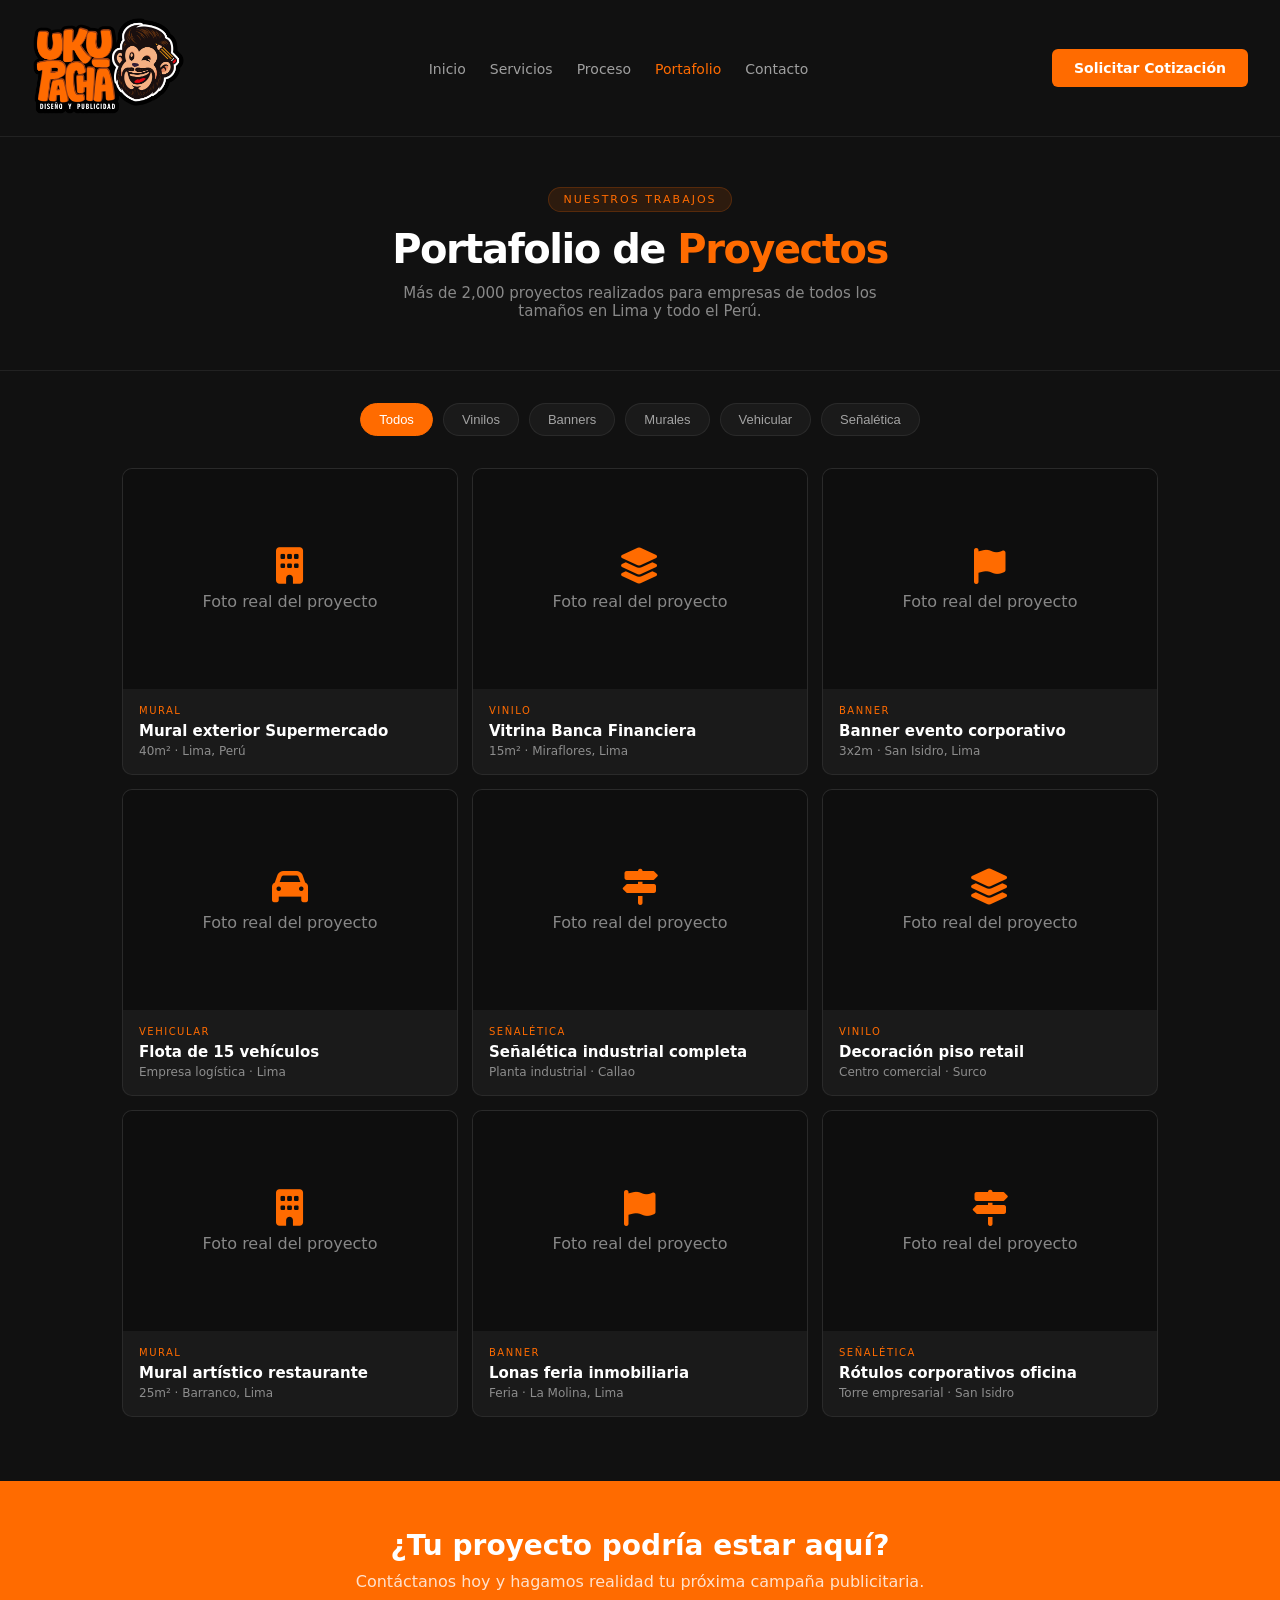
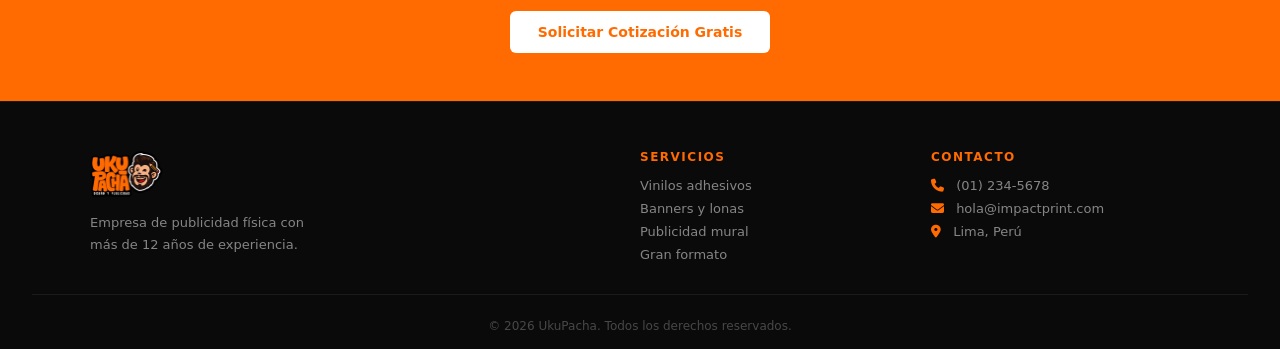
==== portafolio.html @ ebe1e58e "primer commit - frontend Uku Pacha" ====
<!DOCTYPE html>
<html lang="es">
<head>
  <meta charset="UTF-8" />
  <meta name="viewport" content="width=device-width, initial-scale=1.0"/>
  <title>Portafolio |UkuPacha</title>
  <link rel="stylesheet" href="style.css" />
  <link rel="stylesheet" href="https://cdnjs.cloudflare.com/ajax/libs/font-awesome/6.5.0/css/all.min.css"/>
  <style>
    .port-hero{padding:50px 2rem;text-align:center;border-bottom:1px solid var(--borde)}.port-hero h1{font-size:40px;font-weight:900;letter-spacing:-1.5px;margin-bottom:12px}.port-hero h1 span{color:var(--naranja)}.port-hero p{font-size:15px;color:var(--texto);max-width:500px;margin:0 auto}
    .filtros{display:flex;gap:10px;justify-content:center;padding:2rem;flex-wrap:wrap}.filtro-btn{background:var(--oscuro2);border:1px solid var(--borde);color:rgba(255,255,255,0.6);padding:8px 18px;border-radius:20px;font-size:13px;cursor:pointer;transition:all 0.2s}.filtro-btn:hover,.filtro-btn.active{background:var(--naranja);border-color:var(--naranja);color:#fff}
    .portafolio-grid{display:grid;grid-template-columns:repeat(3,1fr);gap:14px;max-width:1100px;margin:0 auto;padding:0 2rem 4rem}
    .port-item{background:var(--oscuro2);border-radius:10px;overflow:hidden;border:1px solid var(--borde);transition:transform 0.2s}.port-item:hover{transform:translateY(-4px)}
    .port-img{height:220px;display:flex;align-items:center;justify-content:center;background:var(--oscuro3);position:relative;overflow:hidden}.port-img img{width:100%;height:100%;object-fit:cover}.port-img-placeholder{text-align:center;color:var(--texto)}.port-img-placeholder i{font-size:36px;color:var(--naranja);margin-bottom:8px;display:block}
    .port-info{padding:16px}.port-tag{font-size:10px;letter-spacing:1.5px;text-transform:uppercase;color:var(--naranja);margin-bottom:6px}.port-info h3{font-size:15px;font-weight:700;margin-bottom:4px}.port-info p{font-size:12px;color:var(--texto)}
    .port-cta{background:var(--naranja);padding:3rem 2rem;text-align:center}.port-cta h2{font-size:28px;font-weight:900;color:#fff;margin-bottom:10px}.port-cta p{color:rgba(255,255,255,0.8);margin-bottom:20px}.btn-white{background:#fff;color:var(--naranja);padding:13px 28px;border-radius:6px;font-size:14px;font-weight:700;text-decoration:none;display:inline-block}
  </style>
</head>
<body>

  <!-- NAV -->
  <nav class="navbar">
    <a href="index.html"><img src="img/logo.png" alt="Uku Pacha Diseño y Publicidad" style="height:100px;width:auto;object-fit:contain"/></a>
    <ul class="nav-links">
      <li><a href="index.html">Inicio</a></li>
      <li><a href="index.html#servicios">Servicios</a></li>
      <li><a href="index.html#proceso">Proceso</a></li>
      <li><a href="portafolio.html" style="color:var(--naranja)">Portafolio</a></li>
      <li><a href="index.html#contacto">Contacto</a></li>
    </ul>
    <a href="index.html#contacto" class="btn-primary">Solicitar Cotización</a>
  </nav>

  <!-- HERO -->
  <section class="port-hero">
    <div class="badge">Nuestros trabajos</div>
    <h1>Portafolio de <span>Proyectos</span></h1>
    <p>Más de 2,000 proyectos realizados para empresas de todos los tamaños en Lima y todo el Perú.</p>
  </section>

  <!-- FILTROS -->
  <div class="filtros">
    <button class="filtro-btn active" data-filtro="todos">Todos</button>
    <button class="filtro-btn" data-filtro="vinilos">Vinilos</button>
    <button class="filtro-btn" data-filtro="banners">Banners</button>
    <button class="filtro-btn" data-filtro="mural">Murales</button>
    <button class="filtro-btn" data-filtro="vehicular">Vehicular</button>
    <button class="filtro-btn" data-filtro="senaletica">Señalética</button>
  </div>

  <!-- GRID PORTAFOLIO -->
  <div class="portafolio-grid">
    <div class="port-item" data-categoria="mural">
      <div class="port-img"><div class="port-img-placeholder"><i class="fa-solid fa-building"></i><p>Foto real del proyecto</p></div></div>
      <div class="port-info"><div class="port-tag">Mural</div><h3>Mural exterior Supermercado</h3><p>40m² · Lima, Perú</p></div>
    </div>
    <div class="port-item" data-categoria="vinilos">
      <div class="port-img"><div class="port-img-placeholder"><i class="fa-solid fa-layer-group"></i><p>Foto real del proyecto</p></div></div>
      <div class="port-info"><div class="port-tag">Vinilo</div><h3>Vitrina Banca Financiera</h3><p>15m² · Miraflores, Lima</p></div>
    </div>
    <div class="port-item" data-categoria="banners">
      <div class="port-img"><div class="port-img-placeholder"><i class="fa-solid fa-flag"></i><p>Foto real del proyecto</p></div></div>
      <div class="port-info"><div class="port-tag">Banner</div><h3>Banner evento corporativo</h3><p>3x2m · San Isidro, Lima</p></div>
    </div>
    <div class="port-item" data-categoria="vehicular">
      <div class="port-img"><div class="port-img-placeholder"><i class="fa-solid fa-car"></i><p>Foto real del proyecto</p></div></div>
      <div class="port-info"><div class="port-tag">Vehicular</div><h3>Flota de 15 vehículos</h3><p>Empresa logística · Lima</p></div>
    </div>
    <div class="port-item" data-categoria="senaletica">
      <div class="port-img"><div class="port-img-placeholder"><i class="fa-solid fa-signs-post"></i><p>Foto real del proyecto</p></div></div>
      <div class="port-info"><div class="port-tag">Señalética</div><h3>Señalética industrial completa</h3><p>Planta industrial · Callao</p></div>
    </div>
    <div class="port-item" data-categoria="vinilos">
      <div class="port-img"><div class="port-img-placeholder"><i class="fa-solid fa-layer-group"></i><p>Foto real del proyecto</p></div></div>
      <div class="port-info"><div class="port-tag">Vinilo</div><h3>Decoración piso retail</h3><p>Centro comercial · Surco</p></div>
    </div>
    <div class="port-item" data-categoria="mural">
      <div class="port-img"><div class="port-img-placeholder"><i class="fa-solid fa-building"></i><p>Foto real del proyecto</p></div></div>
      <div class="port-info"><div class="port-tag">Mural</div><h3>Mural artístico restaurante</h3><p>25m² · Barranco, Lima</p></div>
    </div>
    <div class="port-item" data-categoria="banners">
      <div class="port-img"><div class="port-img-placeholder"><i class="fa-solid fa-flag"></i><p>Foto real del proyecto</p></div></div>
      <div class="port-info"><div class="port-tag">Banner</div><h3>Lonas feria inmobiliaria</h3><p>Feria · La Molina, Lima</p></div>
    </div>
    <div class="port-item" data-categoria="senaletica">
      <div class="port-img"><div class="port-img-placeholder"><i class="fa-solid fa-signs-post"></i><p>Foto real del proyecto</p></div></div>
      <div class="port-info"><div class="port-tag">Señalética</div><h3>Rótulos corporativos oficina</h3><p>Torre empresarial · San Isidro</p></div>
    </div>
  </div>

  <!-- CTA -->
  <section class="port-cta">
    <h2>¿Tu proyecto podría estar aquí?</h2>
    <p>Contáctanos hoy y hagamos realidad tu próxima campaña publicitaria.</p>
    <a href="index.html#contacto" class="btn-white">Solicitar Cotización Gratis</a>
  </section>

  <!-- FOOTER -->
  <footer class="footer">
    <div class="footer-content">
      <div class="footer-brand"><img src="img/logo.png" alt="Uku Pacha Diseño y Publicidad" style="height:48px;width:auto;object-fit:contain"/><p>Empresa de publicidad física con más de 12 años de experiencia.</p></div>
      <div class="footer-links"><h4>Servicios</h4><ul><li>Vinilos adhesivos</li><li>Banners y lonas</li><li>Publicidad mural</li><li>Gran formato</li></ul></div>
      <div class="footer-contacto"><h4>Contacto</h4><p><i class="fa-solid fa-phone"></i> (01) 234-5678</p><p><i class="fa-solid fa-envelope"></i> hola@impactprint.com</p><p><i class="fa-solid fa-location-dot"></i> Lima, Perú</p></div>
    </div>
    <div class="footer-bottom"><p>© 2026 UkuPacha. Todos los derechos reservados.</p></div>
  </footer>

  <script>
    const filtros = document.querySelectorAll('.filtro-btn');
    const items = document.querySelectorAll('.port-item');
    filtros.forEach(btn => {
      btn.addEventListener('click', () => {
        filtros.forEach(b => b.classList.remove('active'));
        btn.classList.add('active');
        const filtro = btn.dataset.filtro;
        items.forEach(item => {
          if (filtro === 'todos' || item.dataset.categoria === filtro) {
            item.style.display = 'block';
          } else {
            item.style.display = 'none';
          }
        });
      });
    });
  </script>

</body>
</html>
---- style.css ----
* {
  margin: 0;
  padding: 0;
  box-sizing: border-box;
}

:root {
  --naranja: #FF6B00;
  --oscuro: #111;
  --oscuro2: #1a1a1a;
  --oscuro3: #0e0e0e;
  --texto: rgba(255,255,255,0.5);
  --borde: rgba(255,255,255,0.07);
}

body {
  background: var(--oscuro);
  color: #fff;
  font-family: system-ui, -apple-system, 'Segoe UI', sans-serif;
}

/* NAV */
.navbar {
  display: flex;
  align-items: center;
  justify-content: space-between;
  padding: 1rem 2rem;
  border-bottom: 1px solid var(--borde);
  position: sticky;
  top: 0;
  background: var(--oscuro);
  z-index: 100;
}

.nav-logo {
  font-size: 20px;
  font-weight: 900;
  letter-spacing: -0.5px;
}

.nav-logo span { color: var(--naranja); }

.nav-links {
  display: flex;
  gap: 24px;
  list-style: none;
}

.nav-links a {
  color: rgba(255,255,255,0.6);
  text-decoration: none;
  font-size: 14px;
  transition: color 0.2s;
}

.nav-links a:hover { color: var(--naranja); }

/* BOTONES */
.btn-primary {
  background: var(--naranja);
  color: #fff;
  padding: 11px 22px;
  border-radius: 6px;
  font-size: 14px;
  font-weight: 600;
  cursor: pointer;
  border: none;
  text-decoration: none;
  display: inline-block;
  transition: opacity 0.2s;
}

.btn-primary:hover { opacity: 0.9; }

.btn-outline {
  border: 1px solid rgba(255,255,255,0.2);
  color: rgba(255,255,255,0.8);
  padding: 11px 22px;
  border-radius: 6px;
  font-size: 14px;
  text-decoration: none;
  display: inline-block;
  transition: border-color 0.2s;
}

.btn-outline:hover { border-color: var(--naranja); color: var(--naranja); }

.btn-full { width: 100%; text-align: center; padding: 14px; font-size: 15px; }

/* BADGE Y SECCIONES */
.badge {
  display: inline-block;
  background: rgba(255,107,0,0.12);
  color: var(--naranja);
  padding: 5px 14px;
  border-radius: 20px;
  font-size: 11px;
  letter-spacing: 2px;
  text-transform: uppercase;
  border: 1px solid rgba(255,107,0,0.2);
  margin-bottom: 14px;
}

.section-header {
  text-align: center;
  margin-bottom: 2.5rem;
}

.section-header h2 {
  font-size: 30px;
  font-weight: 800;
  letter-spacing: -1px;
}

.divider {
  width: 40px;
  height: 3px;
  background: var(--naranja);
  margin: 10px auto 0;
}

/* HERO */
.hero {
  padding: 60px 2rem;
  max-width: 700px;
  margin: 0 auto;
  text-align: center;
}

.hero h1 {
  font-size: 52px;
  font-weight: 900;
  line-height: 1.0;
  letter-spacing: -2px;
  margin-bottom: 18px;
}

.hero h1 span { color: var(--naranja); }

.hero p {
  font-size: 16px;
  color: var(--texto);
  line-height: 1.8;
  margin-bottom: 24px;
  max-width: 500px;
  margin-left: auto;
  margin-right: auto;
}

.hero-btns {
  display: flex;
  gap: 12px;
  justify-content: center;
  margin-bottom: 32px;
}

.hero-stats {
  display: flex;
  gap: 32px;
  justify-content: center;
  padding-top: 24px;
  border-top: 1px solid var(--borde);
}

.hero-stats .stat span {
  font-size: 22px;
  font-weight: 800;
  color: var(--naranja);
  display: block;
}

.hero-stats .stat p {
  font-size: 11px;
  color: rgba(255,255,255,0.4);
  margin: 0;
}

/* STATS BAR */
.stats-bar {
  display: grid;
  grid-template-columns: repeat(4, 1fr);
  background: var(--naranja);
}

.stat-item {
  padding: 20px 2rem;
  text-align: center;
  border-right: 1px solid rgba(0,0,0,0.1);
}

.stat-item:last-child { border-right: none; }

.stat-item strong {
  font-size: 26px;
  font-weight: 900;
  color: #fff;
  display: block;
}

.stat-item p {
  font-size: 12px;
  color: rgba(255,255,255,0.75);
  margin-top: 3px;
}

/* SERVICIOS */
.servicios {
  padding: 4rem 2rem;
  background: var(--oscuro);
}

.servicios-grid {
  display: grid;
  grid-template-columns: repeat(3, 1fr);
  gap: 12px;
  max-width: 1100px;
  margin: 0 auto;
}

.servicio-card {
  background: var(--oscuro2);
  border-radius: 10px;
  padding: 24px;
  border: 1px solid var(--borde);
  position: relative;
  overflow: hidden;
  transition: transform 0.3s ease, background 0.3s ease, border-color 0.3s ease;
}

.servicio-card::before {
  content: '';
  position: absolute;
  top: 0; left: 0; right: 0;
  height: 3px;
  background: rgba(255,255,255,0.1);
}

.servicio-card.featured::before { background: var(--naranja); }

.servicio-card:hover { 
   transform: translateY(-4px); 
  background: #1a1500;
  border-color: rgba(220,160,0,0.5);
}

.servicio-card:hover i {
  color: #DCA000;
  transform: scale(1.1);
  transition: all 0.3s ease;
}

.servicio-card:hover h3 {
  color: #DCA000;
  transition: color 0.3s ease;
}

.servicio-card i {
  font-size: 30px;
  color: rgba(255,255,255,0.3);
  margin-bottom: 14px;
  display: block;
  transition: color 0.3s ease, transform 0.3s ease;
}

.servicio-card.featured i { color: var(--naranja); }

.servicio-card h3 {
  font-size: 16px;
  font-weight: 700;
  margin-bottom: 8px;
  transition: color 0.3s ease;
}

.servicio-card p {
  font-size: 13px;
  color: var(--texto);
  line-height: 1.7;
}

/* PROCESO */
.proceso {
  padding: 4rem 2rem;
  background: #0e0e0e;
}

.proceso-header {
  text-align: center;
  margin-bottom: 2.5rem;
}

.proceso-container {
  position: relative;
  max-width: 1100px;
  margin: 0 auto;
}

.mono-container {
  position: relative;
  height: 60px;
  margin-bottom: 8px;
}

.monito {
  position: absolute;
  top: 0;
  left: 0;
  width: 52px;
  transform: translateX(-50%);
  transition: left 0.5s cubic-bezier(0.68,-0.55,0.265,1.55);
}

.monito svg {
  width: 52px;
  height: 52px;
}

.monito.jumping {
  animation: jump 0.5s ease;
}

@keyframes jump {
  0%   { transform: translateX(-50%) translateY(0) rotate(0deg); }
  40%  { transform: translateX(-50%) translateY(-28px) rotate(10deg); }
  70%  { transform: translateX(-50%) translateY(-10px) rotate(-5deg); }
  100% { transform: translateX(-50%) translateY(0) rotate(0deg); }
}

.paso-connector {
  position: absolute;
  top: 28px;
  left: 12.5%;
  right: 12.5%;
  height: 2px;
  background: rgba(255,255,255,0.08);
  z-index: 0;
}

.paso-connector-fill {
  position: absolute;
  top: 28px;
  left: 12.5%;
  height: 2px;
  background: var(--naranja);
  z-index: 1;
  width: 0%;
  transition: width 0.5s ease;
}

.proceso-grid {
  display: grid;
  grid-template-columns: repeat(4, 1fr);
  border: 1px solid var(--borde);
  border-radius: 10px;
  overflow: hidden;
  position: relative;
  z-index: 2;
}

.paso {
  padding: 1.5rem;
  border-right: 1px solid var(--borde);
  background: #1a1a1a;
  transition: all 0.3s ease;
}

.paso:last-child { border-right: none; }

.paso-num {
  width: 40px;
  height: 40px;
  border-radius: 8px;
  background: #222;
  display: flex;
  align-items: center;
  justify-content: center;
  font-size: 18px;
  font-weight: 900;
  color: #fff;
  margin-bottom: 16px;
  transition: all 0.3s ease;
}

.paso.activo .paso-num,
.paso.featured .paso-num {
  background: var(--naranja);
}

.paso.activo {
  background: #1f1008;
  border-color: rgba(255,107,0,0.3);
}

.paso.activo h4 { color: var(--naranja); }

.paso h4 {
  font-size: 15px;
  font-weight: 700;
  color: #fff;
  margin-bottom: 8px;
  transition: color 0.3s ease;
}

.paso p {
  font-size: 13px;
  color: var(--texto);
  line-height: 1.6;
}

/* CONTACTO */
.contacto {
  padding: 4rem 2rem;
  background: var(--oscuro);
}

.form-container {
  max-width: 560px;
  margin: 0 auto;
  display: flex;
  flex-direction: column;
  gap: 14px;
}

.form-group input,
.form-group select,
.form-group textarea {
  width: 100%;
  background: var(--oscuro2);
  border: 1px solid var(--borde);
  border-radius: 6px;
  padding: 13px 16px;
  color: #fff;
  font-size: 14px;
  outline: none;
  transition: border-color 0.2s;
}

.form-group input:focus,
.form-group select:focus,
.form-group textarea:focus {
  border-color: var(--naranja);
}

.form-group select option { background: var(--oscuro2); }

.form-mensaje {
  padding: 12px 16px;
  border-radius: 6px;
  font-size: 14px;
  text-align: center;
}

.form-mensaje.exito {
  background: rgba(0,200,100,0.1);
  border: 1px solid rgba(0,200,100,0.3);
  color: #00c864;
}

.form-mensaje.error {
  background: rgba(255,50,50,0.1);
  border: 1px solid rgba(255,50,50,0.3);
  color: #ff5555;
}

.oculto { display: none; }

/* FOOTER */
.footer {
  background: #0a0a0a;
  padding: 3rem 2rem 1rem;
  border-top: 1px solid var(--borde);
}

.footer-content {
  display: grid;
  grid-template-columns: 2fr 1fr 1fr;
  gap: 2rem;
  max-width: 1100px;
  margin: 0 auto 2rem;
}

.footer-brand p {
  font-size: 13px;
  color: var(--texto);
  line-height: 1.7;
  margin-top: 10px;
  max-width: 220px;
}

.footer-links h4,
.footer-contacto h4 {
  font-size: 12px;
  letter-spacing: 1.5px;
  text-transform: uppercase;
  color: var(--naranja);
  margin-bottom: 14px;
}

.footer-links ul {
  list-style: none;
  display: flex;
  flex-direction: column;
  gap: 8px;
}

.footer-links ul li,
.footer-contacto p {
  font-size: 13px;
  color: var(--texto);
}

.footer-contacto p {
  margin-bottom: 8px;
}

.footer-contacto i {
  margin-right: 8px;
  color: var(--naranja);
}

.footer-bottom {
  border-top: 1px solid var(--borde);
  padding-top: 1.5rem;
  text-align: center;
}

.footer-bottom p {
  font-size: 12px;
  color: rgba(255,255,255,0.25);
}

/* RESPONSIVE */
@media (max-width: 768px) {
  .nav-links { display: none; }
  .hero h1 { font-size: 36px; }
  .stats-bar { grid-template-columns: repeat(2, 1fr); }
  .servicios-grid { grid-template-columns: 1fr; }
  .proceso-grid { grid-template-columns: 1fr 1fr; }
  .footer-content { grid-template-columns: 1fr; }
  .hero-stats { gap: 16px; }
}

a.servicio-card {
  text-decoration: none;
  color: inherit;
  display: block;
}

.ver-mas {
  display: inline-block;
  margin-top: 14px;
  font-size: 12px;
  color: var(--naranja);
  font-weight: 500;
}

/* HERO CAROUSEL */
.hero-slider{position:relative;width:100%;height:520px;overflow:hidden;background:#111}
.slide{position:absolute;inset:0;display:flex;align-items:center;justify-content:center;opacity:0;transition:opacity 0.8s ease;pointer-events:none}
.slide.active{opacity:1;pointer-events:auto}
.slide-bg{position:absolute;inset:0;overflow:hidden}
.slide-bg-inner{width:100%;height:100%;transform:scale(1.08);transition:transform 7s ease}
.slide.active .slide-bg-inner{transform:scale(1)}
.bg1{background:radial-gradient(ellipse at 30% 50%,#2d1200 0%,#111 70%)}
.bg2{background:radial-gradient(ellipse at 70% 50%,#12122d 0%,#111 70%)}
.bg3{background:radial-gradient(ellipse at 50% 30%,#122d12 0%,#111 70%)}
.bg4{background:radial-gradient(ellipse at 60% 60%,#2d0a0a 0%,#111 70%)}
.slide-overlay{position:absolute;inset:0;background:rgba(0,0,0,0.55)}
.slide-content{position:relative;z-index:2;text-align:center;padding:0 2rem;max-width:720px}
.slide-tag{display:inline-block;background:rgba(255,107,0,0.13);color:#FF6B00;padding:5px 16px;border-radius:20px;font-size:11px;letter-spacing:2.5px;text-transform:uppercase;border:1px solid rgba(255,107,0,0.25);margin-bottom:18px;opacity:0;transform:translateY(14px);transition:opacity 0.5s ease 0.1s,transform 0.5s ease 0.1s}
.slide.active .slide-tag{opacity:1;transform:translateY(0)}
.slide-title{font-size:48px;font-weight:900;line-height:1.1;letter-spacing:-1.5px;color:#fff;margin-bottom:16px;display:block}
.slide-title .word{display:inline-block;margin-right:10px;vertical-align:bottom}
.slide-title .letter{display:inline-block;opacity:0;transform:translateY(100%);transition:opacity 0.4s ease,transform 0.4s ease}
.slide.active .slide-title .letter{opacity:1;transform:translateY(0)}
.slide-title .orange{color:#FF6B00}
.slide-sub{font-size:15px;color:rgba(255,255,255,0.55);line-height:1.8;margin-bottom:26px;max-width:500px;margin-left:auto;margin-right:auto}
.slide-sub .word-sub{display:inline-block;opacity:0;transform:translateY(8px);transition:opacity 0.3s ease,transform 0.3s ease;margin-right:4px}
.slide.active .slide-sub .word-sub{opacity:1;transform:translateY(0)}
.slide-btns{display:flex;gap:12px;justify-content:center;opacity:0;transform:translateY(14px);transition:opacity 0.5s ease,transform 0.5s ease}
.slide.active .slide-btns{opacity:1;transform:translateY(0)}
.slider-dots{position:absolute;bottom:18px;left:50%;transform:translateX(-50%);display:flex;gap:8px;z-index:10}
.dot{width:8px;height:8px;border-radius:50%;background:rgba(255,255,255,0.25);cursor:pointer;transition:all 0.3s}
.dot.active{background:#FF6B00;width:24px;border-radius:4px}
.slider-arrow{position:absolute;top:50%;transform:translateY(-50%);z-index:10;background:rgba(255,107,0,0.15);border:1px solid rgba(255,107,0,0.35);color:#FF6B00;width:40px;height:40px;border-radius:50%;cursor:pointer;font-size:20px;display:flex;align-items:center;justify-content:center;transition:background 0.2s}
.slider-arrow:hover{background:rgba(255,107,0,0.35)}
.arrow-left{left:16px}
.arrow-right{right:16px}
.slide-num{position:absolute;top:18px;right:18px;z-index:10;font-size:12px;color:rgba(255,255,255,0.25)}
.slide-num span{color:#FF6B00;font-weight:700;font-size:18px}
.progress-bar{position:absolute;bottom:0;left:0;height:3px;background:#FF6B00;width:0%;z-index:10;transition:width linear}



/* CLIENTES CAROUSEL */
.clientes {
  padding: 2rem 0;
  background: #0e0e0e;
  border-top: 1px solid var(--borde);
  border-bottom: 1px solid var(--borde);
  overflow: hidden;
}

.clientes-label {
  text-align: center;
  font-size: 13px;
  letter-spacing: 2.5px;
  text-transform: uppercase;
  color: var(--naranja);
  margin-bottom: 1.5rem;
  font-weight: 600;
}

.clientes-track-wrapper {
  overflow: hidden;
  width: 100%;
  -webkit-mask-image: linear-gradient(to right, transparent 0%, black 10%, black 90%, transparent 100%);
  mask-image: linear-gradient(to right, transparent 0%, black 10%, black 90%, transparent 100%);
}

.clientes-track {
  display: flex;
  align-items: center;
  width: max-content;
  animation: scroll-logos 10s linear infinite;
}

.cliente-item {
  flex-shrink: 0;
  padding: 0 40px;
  display: flex;
  align-items: center;
  justify-content: center;
  border-right: 1px solid rgba(255,255,255,0.06);
}

.cliente-item img {
  height: 60px;
  width: auto;
  object-fit: contain;
  filter: brightness(0.85);
  transition: filter 0.3s ease;
}

.cliente-item img:hover {
  filter: brightness(1.1);
}

@keyframes scroll-logos {
  0% { transform: translateX(0); }
  100% { transform: translateX(-50%); }
}
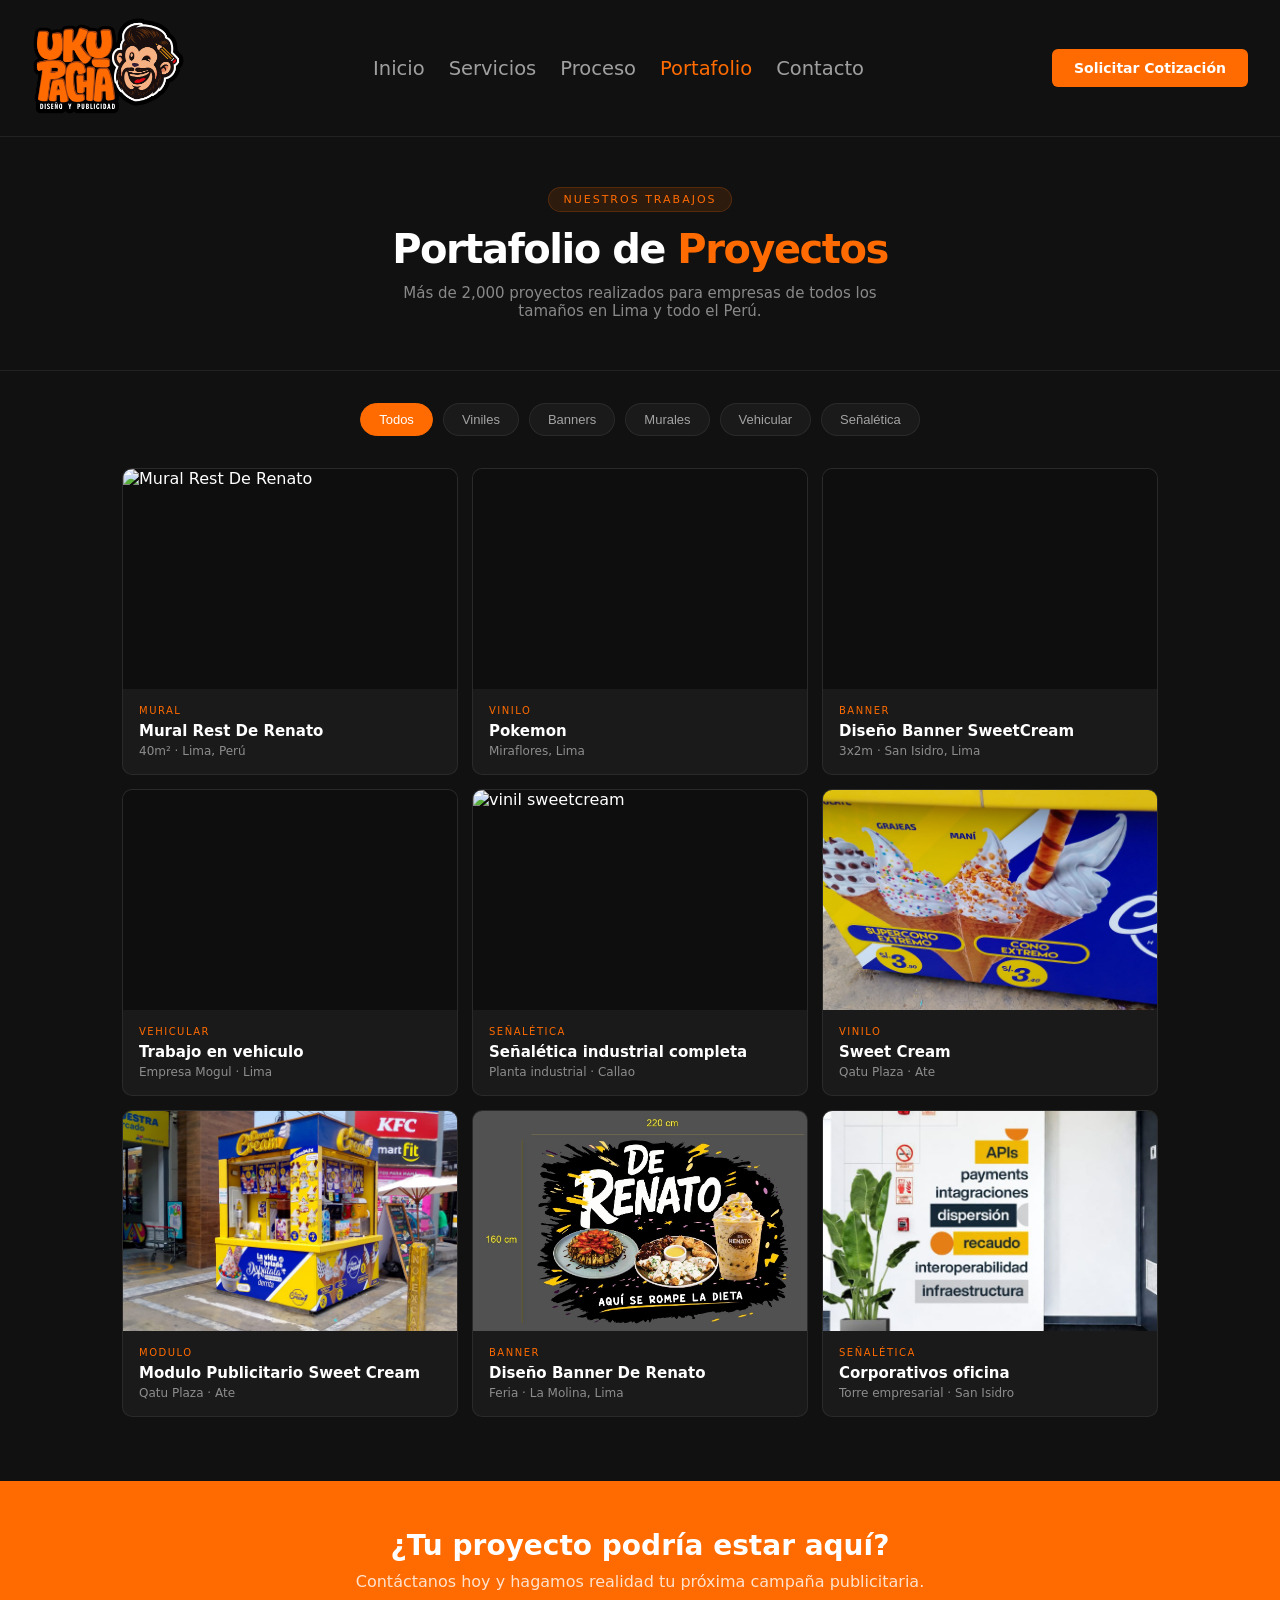
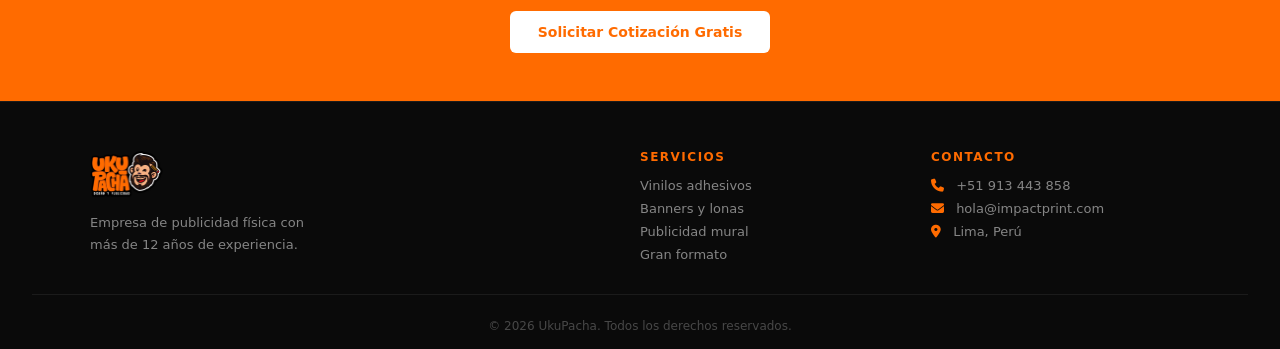
==== commit 3a8b4846: "mejoras de seguridad - validación frontend, rate limiting y API URL configurable" ====
--- a/portafolio.html
+++ b/portafolio.html
@@ -11,11 +11,22 @@
     .filtros{display:flex;gap:10px;justify-content:center;padding:2rem;flex-wrap:wrap}.filtro-btn{background:var(--oscuro2);border:1px solid var(--borde);color:rgba(255,255,255,0.6);padding:8px 18px;border-radius:20px;font-size:13px;cursor:pointer;transition:all 0.2s}.filtro-btn:hover,.filtro-btn.active{background:var(--naranja);border-color:var(--naranja);color:#fff}
     .portafolio-grid{display:grid;grid-template-columns:repeat(3,1fr);gap:14px;max-width:1100px;margin:0 auto;padding:0 2rem 4rem}
     .port-item{background:var(--oscuro2);border-radius:10px;overflow:hidden;border:1px solid var(--borde);transition:transform 0.2s}.port-item:hover{transform:translateY(-4px)}
-    .port-img{height:220px;display:flex;align-items:center;justify-content:center;background:var(--oscuro3);position:relative;overflow:hidden}.port-img img{width:100%;height:100%;object-fit:cover}.port-img-placeholder{text-align:center;color:var(--texto)}.port-img-placeholder i{font-size:36px;color:var(--naranja);margin-bottom:8px;display:block}
+    .port-img{height:220px;display:flex;align-items:center;justify-content:center;background:var(--oscuro3);position:relative;overflow:hidden}.port-img img{width:100%;height:100%;object-fit:cover}.port-img-placeholder{text-align:center;color:var(--texto)}.port-img-placeholder i{font-size:36px;color:var(--naranja);margin-bottom:8px;display:block}.port-img video{width:100%;height:100%; object-fit:cover;display:block;}
     .port-info{padding:16px}.port-tag{font-size:10px;letter-spacing:1.5px;text-transform:uppercase;color:var(--naranja);margin-bottom:6px}.port-info h3{font-size:15px;font-weight:700;margin-bottom:4px}.port-info p{font-size:12px;color:var(--texto)}
     .port-cta{background:var(--naranja);padding:3rem 2rem;text-align:center}.port-cta h2{font-size:28px;font-weight:900;color:#fff;margin-bottom:10px}.port-cta p{color:rgba(255,255,255,0.8);margin-bottom:20px}.btn-white{background:#fff;color:var(--naranja);padding:13px 28px;border-radius:6px;font-size:14px;font-weight:700;text-decoration:none;display:inline-block}
   </style>
 </head>
+
+<script>
+  document.addEventListener('DOMContentLoaded', () => {
+    const navToggle = document.getElementById('navToggle');
+    const navLinks = document.getElementById('navLinks');
+    navToggle.addEventListener('click', () => {
+      navToggle.classList.toggle('active');
+      navLinks.classList.toggle('open');
+    });
+  });
+</script>
 <body>
 
   <!-- NAV -->
@@ -41,7 +52,7 @@
   <!-- FILTROS -->
   <div class="filtros">
     <button class="filtro-btn active" data-filtro="todos">Todos</button>
-    <button class="filtro-btn" data-filtro="vinilos">Vinilos</button>
+    <button class="filtro-btn" data-filtro="vinilos">Viniles</button>
     <button class="filtro-btn" data-filtro="banners">Banners</button>
     <button class="filtro-btn" data-filtro="mural">Murales</button>
     <button class="filtro-btn" data-filtro="vehicular">Vehicular</button>
@@ -51,40 +62,48 @@
   <!-- GRID PORTAFOLIO -->
   <div class="portafolio-grid">
     <div class="port-item" data-categoria="mural">
-      <div class="port-img"><div class="port-img-placeholder"><i class="fa-solid fa-building"></i><p>Foto real del proyecto</p></div></div>
-      <div class="port-info"><div class="port-tag">Mural</div><h3>Mural exterior Supermercado</h3><p>40m² · Lima, Perú</p></div>
+      <div class="port-img">
+  <img src="img/Gemini_Generated_Image_4ks1lm4ks1lm4ks1.png" alt="Mural Rest De Renato">
+  </div>
+      <div class="port-info"><div class="port-tag">Mural</div><h3>Mural Rest De Renato</h3><p>40m² · Lima, Perú</p></div>
     </div>
     <div class="port-item" data-categoria="vinilos">
-      <div class="port-img"><div class="port-img-placeholder"><i class="fa-solid fa-layer-group"></i><p>Foto real del proyecto</p></div></div>
-      <div class="port-info"><div class="port-tag">Vinilo</div><h3>Vitrina Banca Financiera</h3><p>15m² · Miraflores, Lima</p></div>
+      <div class="port-img">
+    <video src="img/Tarea.mp4" autoplay muted loop playsinline></video>
+  </div>
+      <div class="port-info"><div class="port-tag">Vinilo</div><h3>Pokemon</h3><p>  Miraflores, Lima</p></div>
     </div>
     <div class="port-item" data-categoria="banners">
-      <div class="port-img"><div class="port-img-placeholder"><i class="fa-solid fa-flag"></i><p>Foto real del proyecto</p></div></div>
-      <div class="port-info"><div class="port-tag">Banner</div><h3>Banner evento corporativo</h3><p>3x2m · San Isidro, Lima</p></div>
+      <div class="port-img">
+    <video src="img/diseñosc.mp4" autoplay muted loop playsinline></video>
+  </div>
+      <div class="port-info"><div class="port-tag">Banner</div><h3>Diseño Banner SweetCream</h3><p>3x2m · San Isidro, Lima</p></div>
     </div>
     <div class="port-item" data-categoria="vehicular">
-      <div class="port-img"><div class="port-img-placeholder"><i class="fa-solid fa-car"></i><p>Foto real del proyecto</p></div></div>
-      <div class="port-info"><div class="port-tag">Vehicular</div><h3>Flota de 15 vehículos</h3><p>Empresa logística · Lima</p></div>
+      <div class="port-img">
+    <video src="img/pegado-auto.mp4" autoplay muted loop playsinline></video>
+  </div>
+      <div class="port-info"><div class="port-tag">Vehicular</div><h3>Trabajo en vehiculo</h3><p>Empresa Mogul · Lima</p></div>
     </div>
     <div class="port-item" data-categoria="senaletica">
-      <div class="port-img"><div class="port-img-placeholder"><i class="fa-solid fa-signs-post"></i><p>Foto real del proyecto</p></div></div>
+      <div class="port-img"><img src="img/muralrest.png" alt="vinil sweetcream"></div>
       <div class="port-info"><div class="port-tag">Señalética</div><h3>Señalética industrial completa</h3><p>Planta industrial · Callao</p></div>
     </div>
     <div class="port-item" data-categoria="vinilos">
-      <div class="port-img"><div class="port-img-placeholder"><i class="fa-solid fa-layer-group"></i><p>Foto real del proyecto</p></div></div>
-      <div class="port-info"><div class="port-tag">Vinilo</div><h3>Decoración piso retail</h3><p>Centro comercial · Surco</p></div>
+      <div class="port-img"><img src="img/pegado-vinil-b.jpeg" alt="vinil sweetcream"></div>
+      <div class="port-info"><div class="port-tag">Vinilo</div><h3>Sweet Cream</h3><p>Qatu Plaza · Ate</p></div>
     </div>
     <div class="port-item" data-categoria="mural">
-      <div class="port-img"><div class="port-img-placeholder"><i class="fa-solid fa-building"></i><p>Foto real del proyecto</p></div></div>
-      <div class="port-info"><div class="port-tag">Mural</div><h3>Mural artístico restaurante</h3><p>25m² · Barranco, Lima</p></div>
+      <div class="port-img"><img src="img/pegado-de-vinil.jpeg" alt="vinil sweetcream"></div>
+      <div class="port-info"><div class="port-tag">Modulo</div><h3>Modulo Publicitario Sweet Cream</h3><p>Qatu Plaza · Ate</p></div>
     </div>
     <div class="port-item" data-categoria="banners">
-      <div class="port-img"><div class="port-img-placeholder"><i class="fa-solid fa-flag"></i><p>Foto real del proyecto</p></div></div>
-      <div class="port-info"><div class="port-tag">Banner</div><h3>Lonas feria inmobiliaria</h3><p>Feria · La Molina, Lima</p></div>
+      <div class="port-img"><img src="img/diseño.jpeg" alt="vinil sweetcream"></div>
+      <div class="port-info"><div class="port-tag">Banner</div><h3>Diseño Banner De Renato</h3><p>Feria · La Molina, Lima</p></div>
     </div>
     <div class="port-item" data-categoria="senaletica">
-      <div class="port-img"><div class="port-img-placeholder"><i class="fa-solid fa-signs-post"></i><p>Foto real del proyecto</p></div></div>
-      <div class="port-info"><div class="port-tag">Señalética</div><h3>Rótulos corporativos oficina</h3><p>Torre empresarial · San Isidro</p></div>
+      <div class="port-img"><img src="img/troquelado.jpeg" alt="vinil sweetcream"></div>
+      <div class="port-info"><div class="port-tag">Señalética</div><h3>Corporativos oficina</h3><p>Torre empresarial · San Isidro</p></div>
     </div>
   </div>
 
@@ -100,7 +119,7 @@
     <div class="footer-content">
       <div class="footer-brand"><img src="img/logo.png" alt="Uku Pacha Diseño y Publicidad" style="height:48px;width:auto;object-fit:contain"/><p>Empresa de publicidad física con más de 12 años de experiencia.</p></div>
       <div class="footer-links"><h4>Servicios</h4><ul><li>Vinilos adhesivos</li><li>Banners y lonas</li><li>Publicidad mural</li><li>Gran formato</li></ul></div>
-      <div class="footer-contacto"><h4>Contacto</h4><p><i class="fa-solid fa-phone"></i> (01) 234-5678</p><p><i class="fa-solid fa-envelope"></i> hola@impactprint.com</p><p><i class="fa-solid fa-location-dot"></i> Lima, Perú</p></div>
+      <div class="footer-contacto"><h4>Contacto</h4><p><i class="fa-solid fa-phone"></i> +51 913 443 858</p><p><i class="fa-solid fa-envelope"></i> hola@impactprint.com</p><p><i class="fa-solid fa-location-dot"></i> Lima, Perú</p></div>
     </div>
     <div class="footer-bottom"><p>© 2026 UkuPacha. Todos los derechos reservados.</p></div>
   </footer>
--- a/style.css
+++ b/style.css
@@ -21,6 +21,7 @@
 
 /* NAV */
 .navbar {
+  
   display: flex;
   align-items: center;
   justify-content: space-between;
@@ -49,7 +50,7 @@
 .nav-links a {
   color: rgba(255,255,255,0.6);
   text-decoration: none;
-  font-size: 14px;
+  font-size: 19.5px;
   transition: color 0.2s;
 }
 
@@ -537,6 +538,9 @@
   .proceso-grid { grid-template-columns: 1fr 1fr; }
   .footer-content { grid-template-columns: 1fr; }
   .hero-stats { gap: 16px; }
+    .razones-grid{
+    grid-template-columns: 1fr;
+  }
 }
 
 a.servicio-card {
@@ -559,7 +563,11 @@
 .slide.active{opacity:1;pointer-events:auto}
 .slide-bg{position:absolute;inset:0;overflow:hidden}
 .slide-bg-inner{width:100%;height:100%;transform:scale(1.08);transition:transform 7s ease}
-.slide.active .slide-bg-inner{transform:scale(1)}
+.slide.active .slide-bg-inner{ width:100%;
+  height:100%;
+  transform:scale(1.08);
+  transition:transform 7s ease;
+  opacity:0.45;}
 .bg1{background:radial-gradient(ellipse at 30% 50%,#2d1200 0%,#111 70%)}
 .bg2{background:radial-gradient(ellipse at 70% 50%,#12122d 0%,#111 70%)}
 .bg3{background:radial-gradient(ellipse at 50% 30%,#122d12 0%,#111 70%)}
@@ -589,6 +597,17 @@
 .slide-num span{color:#FF6B00;font-weight:700;font-size:18px}
 .progress-bar{position:absolute;bottom:0;left:0;height:3px;background:#FF6B00;width:0%;z-index:10;transition:width linear}
 
+.hero-video-bg{
+  position:absolute;
+  inset:0;
+  z-index:0;
+  overflow:hidden;
+}
+.hero-video-bg video{
+  width:100%;
+  height:100%;
+  object-fit:cover;
+}
 
 
 /* CLIENTES CAROUSEL */
@@ -615,6 +634,7 @@
   width: 100%;
   -webkit-mask-image: linear-gradient(to right, transparent 0%, black 10%, black 90%, transparent 100%);
   mask-image: linear-gradient(to right, transparent 0%, black 10%, black 90%, transparent 100%);
+  cursor: url('img/mouse3.png') 16 16, pointer;
 }
 
 .clientes-track {
@@ -626,7 +646,7 @@
 
 .cliente-item {
   flex-shrink: 0;
-  padding: 0 40px;
+  padding: 0 50px;
   display: flex;
   align-items: center;
   justify-content: center;
@@ -634,7 +654,7 @@
 }
 
 .cliente-item img {
-  height: 60px;
+  height: 135px;
   width: auto;
   object-fit: contain;
   filter: brightness(0.85);
@@ -648,4 +668,79 @@
 @keyframes scroll-logos {
   0% { transform: translateX(0); }
   100% { transform: translateX(-50%); }
+}
+
+.slider-arrow{
+  display: none;
+}
+
+
+
+.nav-toggle{
+  display:none;
+  flex-direction:column;
+  justify-content:center;
+  gap:5px;
+  background:none;
+  border:none;
+  cursor:pointer;
+  padding:8px;
+  z-index:1001;
+}
+.nav-toggle span{
+  display:block;
+  width:24px;
+  height:2px;
+  background:#fff;
+  transition:0.3s;
+}
+.nav-toggle.active span:nth-child(1){transform:translateY(7px) rotate(45deg)}
+.nav-toggle.active span:nth-child(2){opacity:0}
+.nav-toggle.active span:nth-child(3){transform:translateY(-7px) rotate(-45deg)}
+
+.nav-cta-mobile{display:none}
+
+@media (max-width: 768px){
+  .nav-toggle{display:flex}
+  .nav-cta-desktop{display:none}
+
+  .nav-links{
+    display:flex;
+    flex-direction:column;
+    position:absolute;
+    top:100%;
+    left:0;
+    right:0;
+    background:var(--oscuro2);
+    border-bottom:1px solid var(--borde);
+    padding:0;
+    max-height:0;
+    overflow:hidden;
+    transition:max-height 0.3s ease;
+  }
+  .nav-links.open{
+    max-height:400px;
+  }
+  .nav-links li{
+    width:100%;
+    text-align:center;
+    border-top:1px solid var(--borde);
+  }
+  .nav-links li a{
+    display:block;
+    padding:16px;
+  }
+  .nav-cta-mobile{
+    display:block;
+    padding:16px;
+  }
+  .nav-cta-mobile a{
+    display:block;
+    text-align:center;
+  }
+
+  .navbar{
+    position:relative;
+    flex-wrap:wrap;
+  }
 }
